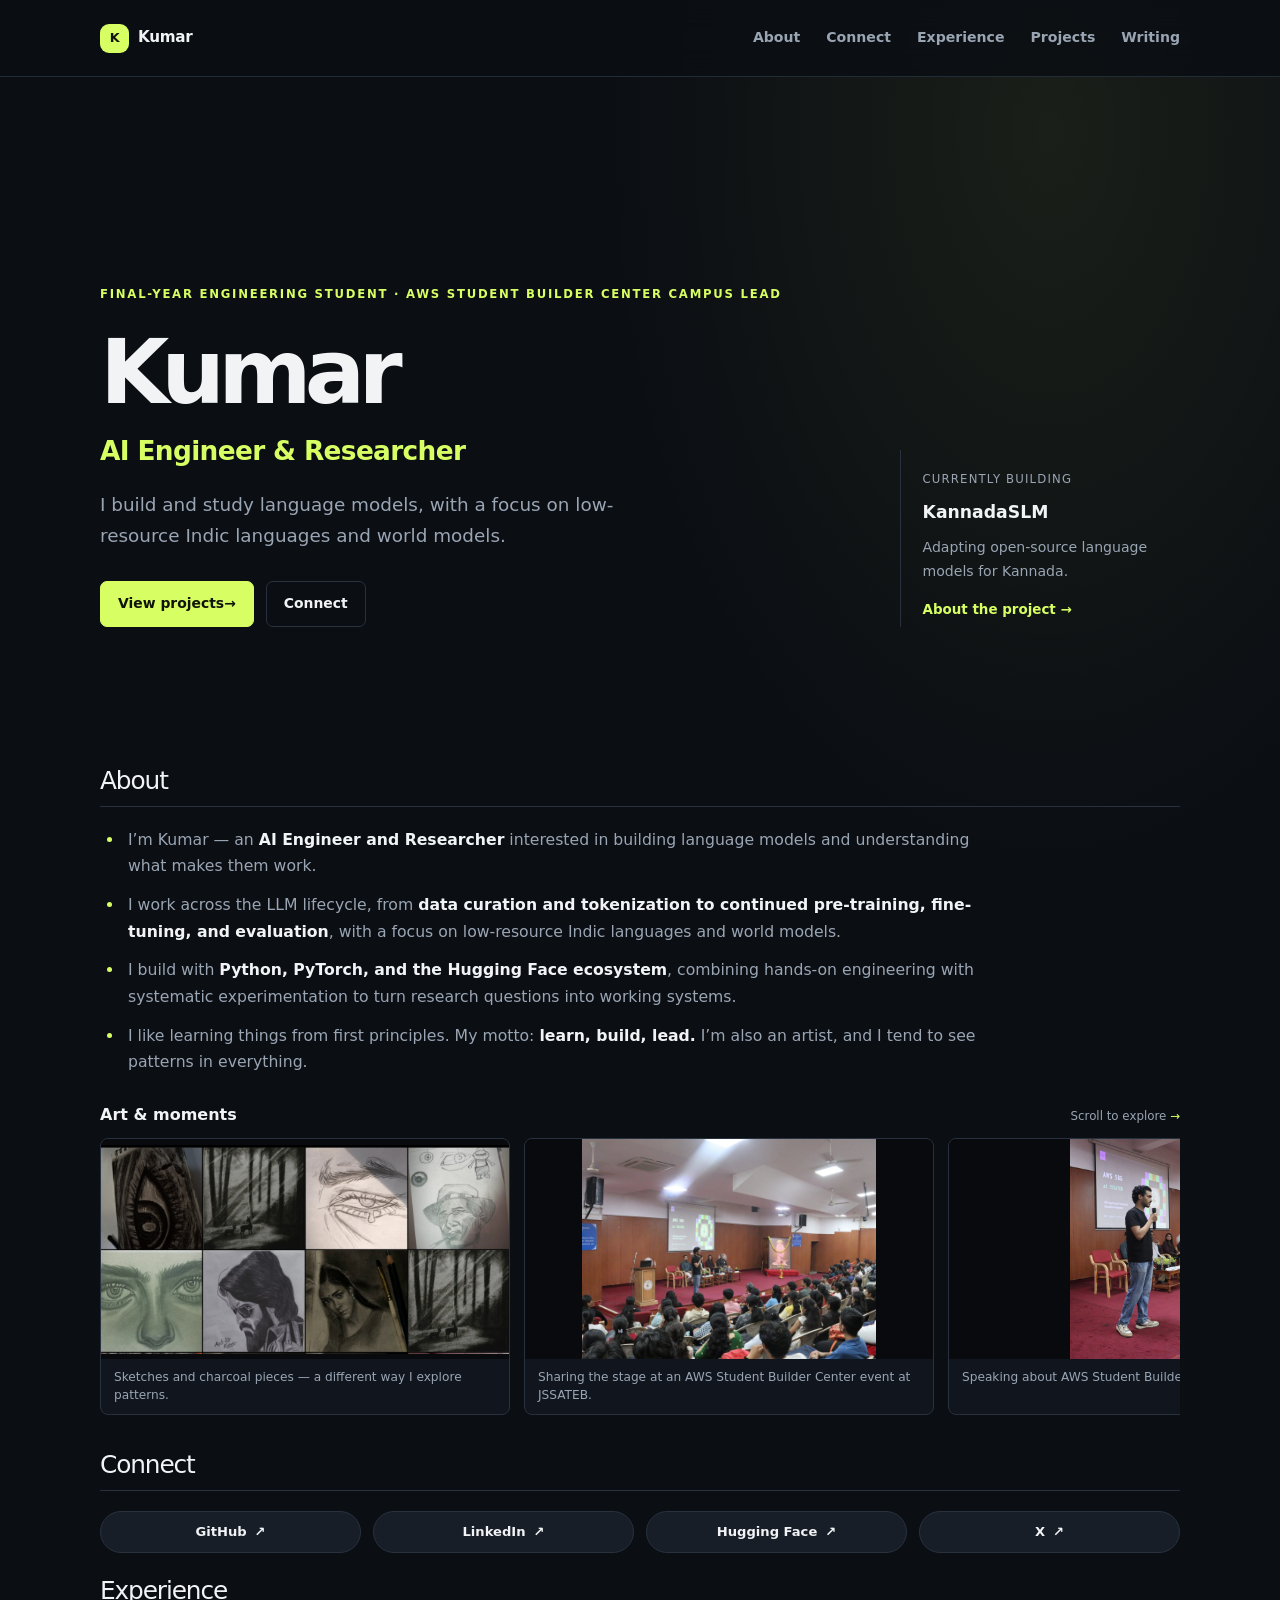
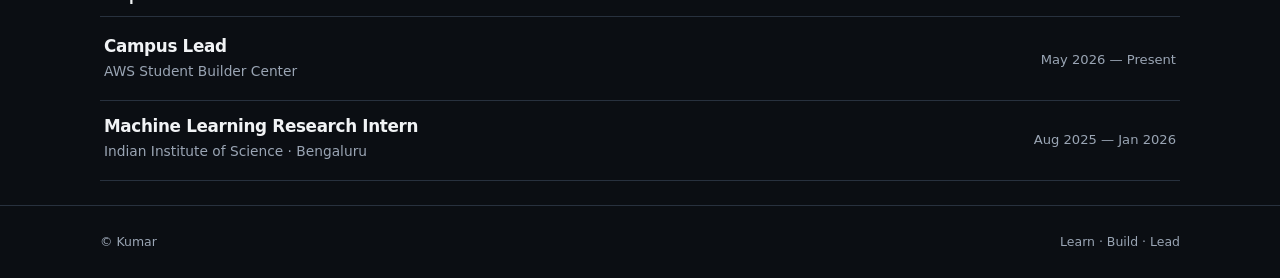
==== index.html @ e7dedc87 "Add swipeable art and event gallery" ====
<!DOCTYPE html>
<html lang="en">
  <head>
    <meta charset="UTF-8" />
    <meta name="viewport" content="width=device-width, initial-scale=1.0" />
    <meta
      name="description"
      content="Kumar is an AI Engineer and Researcher building language models and exploring low-resource Indic languages."
    />
    <meta name="theme-color" content="#0b0e13" />
    <title>Kumar — AI Engineer &amp; Researcher</title>
    <link rel="stylesheet" href="styles.css" />
    <script src="site.js" defer></script>
  </head>
  <body>
    <header class="site-header">
      <div class="container nav">
        <a class="brand" href="index.html" aria-current="page">
          <span class="brand-mark" aria-hidden="true">K</span>
          <span class="brand-name">Kumar</span>
        </a>
        <nav class="nav-links" aria-label="Main navigation">
          <a href="#about">About</a>
          <a href="#connect">Connect</a>
          <a href="#experience">Experience</a>
          <a href="projects.html">Projects</a>
          <a href="writing.html">Writing</a>
        </nav>
      </div>
    </header>

    <main>
      <section class="hero home-hero">
        <div class="container hero-inner">
          <div>
            <p class="eyebrow">Final-year engineering student · AWS Student Builder Center Campus Lead</p>
            <h1>Kumar<span class="hero-title-role">AI Engineer &amp; Researcher</span></h1>
            <p class="intro">
              I build and study language models, with a focus on low-resource Indic languages and world models.
            </p>
            <div class="hero-actions">
              <a class="button primary" href="projects.html">View projects <span aria-hidden="true">→</span></a>
              <a class="button secondary" href="#connect">Connect</a>
            </div>
          </div>
          <aside class="hero-note" aria-label="Current focus">
            <span class="note-label">Currently building</span>
            <strong>KannadaSLM</strong>
            <p>Adapting open-source language models for Kannada.</p>
            <a class="text-link" href="projects.html#kannadaslm">About the project <span aria-hidden="true">→</span></a>
          </aside>
        </div>
      </section>

      <section class="profile-section" id="about">
        <div class="container">
          <h2 class="profile-section-title">About</h2>
          <ul class="about-points">
            <li>I’m Kumar — an <strong>AI Engineer and Researcher</strong> interested in building language models and understanding what makes them work.</li>
            <li>I work across the LLM lifecycle, from <strong>data curation and tokenization to continued pre-training, fine-tuning, and evaluation</strong>, with a focus on low-resource Indic languages and world models.</li>
            <li>I build with <strong>Python, PyTorch, and the Hugging Face ecosystem</strong>, combining hands-on engineering with systematic experimentation to turn research questions into working systems.</li>
            <li>I like learning things from first principles. My motto: <strong>learn, build, lead.</strong> I’m also an artist, and I tend to see patterns in everything.</li>
          </ul>
          <div class="about-gallery-heading">
            <h3>Art &amp; moments</h3>
            <p>Scroll to explore <span aria-hidden="true">→</span></p>
          </div>
          <div class="about-gallery" aria-label="Art and event photos">
            <figure class="gallery-card gallery-art">
              <img src="assets/kumar-artwork-gallery.jpeg" alt="A collection of Kumar’s charcoal and pencil sketches." width="1078" height="550" loading="lazy" decoding="async" />
              <figcaption>Sketches and charcoal pieces — a different way I explore patterns.</figcaption>
            </figure>
            <figure class="gallery-card gallery-event-wide">
              <img src="assets/aws-campus-event-wide.png" alt="Kumar speaking to students at an AWS Student Builder Center campus event." width="1332" height="1000" loading="lazy" decoding="async" />
              <figcaption>Sharing the stage at an AWS Student Builder Center event at JSSATEB.</figcaption>
            </figure>
            <figure class="gallery-card gallery-event-stage">
              <img src="assets/aws-campus-event-stage.png" alt="Kumar presenting on stage during an AWS Student Builder Center event." width="1000" height="1332" loading="lazy" decoding="async" />
              <figcaption>Speaking about AWS Student Builder Group at JSSATEB.</figcaption>
            </figure>
          </div>
        </div>
      </section>

      <section class="profile-section" id="connect">
        <div class="container">
          <h2 class="profile-section-title">Connect</h2>
          <nav class="connect-buttons" aria-label="Connect with Kumar">
            <a href="https://github.com/Imkumar80" target="_blank" rel="noopener noreferrer">GitHub <span aria-hidden="true">↗</span></a>
            <a href="https://www.linkedin.com/in/kumar-r-shet-4712552a1/" target="_blank" rel="noopener noreferrer">LinkedIn <span aria-hidden="true">↗</span></a>
            <a href="https://huggingface.co/kumar2235" target="_blank" rel="noopener noreferrer">Hugging Face <span aria-hidden="true">↗</span></a>
            <a href="https://x.com/KumarShet192579" target="_blank" rel="noopener noreferrer">X <span aria-hidden="true">↗</span></a>
          </nav>
        </div>
      </section>

      <section class="profile-section" id="experience">
        <div class="container">
          <h2 class="profile-section-title">Experience</h2>
          <div class="experience-timeline">
            <article class="experience-row">
              <div class="experience-details">
                <h3>Campus Lead</h3>
                <p class="experience-org">AWS Student Builder Center</p>
              </div>
              <p class="experience-date">May 2026 — Present</p>
            </article>
            <article class="experience-row">
              <div class="experience-details">
                <h3>Machine Learning Research Intern</h3>
                <p class="experience-org">Indian Institute of Science · Bengaluru</p>
              </div>
              <p class="experience-date">Aug 2025 — Jan 2026</p>
            </article>
          </div>
        </div>
      </section>

    </main>

    <footer class="site-footer">
      <div class="container">
        <p>© <span class="current-year"></span> Kumar</p>
        <p>Learn · Build · Lead</p>
      </div>
    </footer>
  </body>
</html>
---- styles.css ----
:root {
  color-scheme: dark;
  --bg: #0b0e13;
  --surface: #11161e;
  --surface-raised: #171e28;
  --text: #f1f3f5;
  --muted: #9aa5b4;
  --accent: #d7ff64;
  --accent-ink: #101407;
  --border: #28313e;
  --content-width: 1080px;
}

* {
  box-sizing: border-box;
}

html {
  scroll-behavior: smooth;
}

body {
  margin: 0;
  background:
    radial-gradient(ellipse at 82% 7%, rgba(215, 255, 100, 0.07), transparent 28rem),
    var(--bg);
  color: var(--text);
  font-family: Inter, ui-sans-serif, system-ui, -apple-system, BlinkMacSystemFont, "Segoe UI", sans-serif;
  line-height: 1.7;
}

a {
  color: inherit;
}

button,
input {
  font: inherit;
}

.container {
  width: min(var(--content-width), calc(100% - 40px));
  margin: 0 auto;
}

.site-header {
  position: sticky;
  top: 0;
  z-index: 5;
  border-bottom: 1px solid rgba(40, 49, 62, 0.85);
  background: rgba(11, 14, 19, 0.86);
  backdrop-filter: blur(16px);
}

.nav {
  display: flex;
  min-height: 76px;
  align-items: center;
  justify-content: space-between;
  gap: 24px;
}

.brand {
  display: flex;
  align-items: center;
  gap: 9px;
  color: var(--text);
  font-size: 0.95rem;
  font-weight: 750;
  letter-spacing: -0.02em;
  text-decoration: none;
  white-space: nowrap;
}

.brand-mark {
  display: inline-grid;
  width: 29px;
  height: 29px;
  place-items: center;
  border-radius: 9px;
  background: var(--accent);
  color: var(--accent-ink);
  font-size: 0.8rem;
}

.brand-name {
  white-space: nowrap;
}

.nav-links {
  display: flex;
  align-items: center;
  gap: 26px;
  flex-shrink: 0;
}

.nav-links a {
  color: var(--muted);
  font-size: 0.88rem;
  font-weight: 600;
  text-decoration: none;
}

.nav-links a:hover,
.nav-links a[aria-current="page"],
.text-link:hover {
  color: var(--accent);
}

.hero {
  padding: clamp(74px, 12vw, 144px) 0 76px;
}

.home-hero {
  display: flex;
  min-height: min(690px, calc(100vh - 76px));
  align-items: center;
}

.hero-inner {
  display: grid;
  grid-template-columns: minmax(0, 1.45fr) minmax(260px, 0.55fr);
  align-items: end;
  gap: 60px;
}

.eyebrow,
.section-kicker {
  margin: 0 0 16px;
  color: var(--accent);
  font-size: 0.73rem;
  font-weight: 750;
  letter-spacing: 0.15em;
  text-transform: uppercase;
}

h1,
h2,
h3,
p {
  margin-top: 0;
}

h1,
h2,
h3 {
  line-height: 1.16;
}

.hero h1 {
  max-width: 760px;
  margin-bottom: 22px;
  font-size: clamp(2.8rem, 7vw, 6.15rem);
  font-weight: 680;
  letter-spacing: -0.075em;
}

.hero h1 span {
  color: var(--accent);
}

.hero h1 .hero-title-role {
  display: block;
  margin-top: 11px;
  font-size: clamp(1.2rem, 2.4vw, 1.65rem);
  font-weight: 600;
  letter-spacing: -0.025em;
}

.intro {
  max-width: 570px;
  margin-bottom: 30px;
  color: var(--muted);
  font-size: clamp(1rem, 2vw, 1.15rem);
}

.hero-actions {
  display: flex;
  flex-wrap: wrap;
  gap: 12px;
}

.button {
  display: inline-flex;
  min-height: 45px;
  align-items: center;
  justify-content: center;
  padding: 10px 17px;
  border: 1px solid var(--border);
  border-radius: 7px;
  font-size: 0.87rem;
  font-weight: 700;
  text-decoration: none;
  transition: background 160ms ease, color 160ms ease, border-color 160ms ease;
}

.button.primary {
  border-color: var(--accent);
  background: var(--accent);
  color: var(--accent-ink);
}

.button.primary:hover {
  border-color: #e5ff9a;
  background: #e5ff9a;
}

.button.secondary:hover {
  border-color: var(--muted);
  color: var(--text);
}

.hero-note {
  padding: 20px 0 5px 22px;
  border-left: 1px solid var(--border);
}

.hero-note .note-label {
  display: block;
  margin-bottom: 9px;
  color: var(--muted);
  font-size: 0.73rem;
  letter-spacing: 0.1em;
  text-transform: uppercase;
}

.hero-note strong {
  display: block;
  margin-bottom: 8px;
  font-size: 1.08rem;
}

.hero-note a {
  color: var(--accent);
  text-decoration: none;
}

.hero-note .text-link {
  display: inline-block;
  margin-top: 15px;
}

.hero-note p {
  margin: 0;
  color: var(--muted);
  font-size: 0.88rem;
}

.page-hero {
  display: flex;
  min-height: 320px;
  align-items: center;
  padding: 64px 0 52px;
}

.page-hero h1 {
  max-width: 850px;
  margin: 0 0 18px;
  font-size: clamp(2.8rem, 7vw, 5.4rem);
  font-weight: 680;
  letter-spacing: -0.075em;
}

.page-hero h1 span {
  color: var(--accent);
}

.page-hero .intro {
  margin-bottom: 0;
}

.profile-section {
  padding: 0 0 24px;
}

.profile-section + .profile-section {
  padding-top: 0;
}

.profile-section-title {
  margin: 0 0 20px;
  padding: 0 0 10px;
  border-bottom: 1px solid var(--border);
  font-size: 1.55rem;
  font-weight: 500;
  letter-spacing: -0.045em;
}

.about-points {
  max-width: 900px;
  margin: 0;
  padding: 0 0 0 24px;
  color: var(--muted);
  font-size: 0.98rem;
}

.about-points li {
  padding-left: 4px;
  margin-bottom: 12px;
}

.about-points li:last-child {
  margin-bottom: 0;
}

.about-points li::marker {
  color: var(--accent);
}

.about-points strong {
  color: var(--text);
  font-weight: 650;
}

.about-gallery-heading {
  display: flex;
  align-items: baseline;
  justify-content: space-between;
  gap: 16px;
  margin-top: 30px;
  margin-bottom: 12px;
}

.about-gallery-heading h3 {
  margin: 0;
  font-size: 1rem;
  font-weight: 650;
}

.about-gallery-heading p {
  margin: 0;
  color: var(--muted);
  font-size: 0.74rem;
}

.about-gallery-heading span {
  color: var(--accent);
}

.about-gallery {
  display: flex;
  gap: 14px;
  overflow-x: auto;
  padding: 0 2px 12px;
  scroll-snap-type: x mandatory;
  overscroll-behavior-x: contain;
  scrollbar-color: var(--border) transparent;
  scrollbar-width: thin;
}

.about-gallery:focus-visible {
  outline-offset: 5px;
}

.gallery-card {
  flex: 0 0 clamp(300px, 38vw, 410px);
  overflow: hidden;
  margin: 0;
  border: 1px solid var(--border);
  border-radius: 8px;
  background: var(--surface);
  scroll-snap-align: start;
}

.gallery-card img {
  display: block;
  width: 100%;
  height: 220px;
  background: #080a0d;
  object-fit: contain;
}

.gallery-card figcaption {
  min-height: 48px;
  padding: 10px 13px;
  color: var(--muted);
  font-size: 0.76rem;
  line-height: 1.45;
}

.connect-buttons {
  display: grid;
  grid-template-columns: repeat(4, minmax(0, 1fr));
  gap: 12px;
}

.connect-buttons a {
  display: flex;
  min-height: 42px;
  align-items: center;
  justify-content: center;
  gap: 8px;
  padding: 8px 14px;
  border: 1px solid var(--border);
  border-radius: 999px;
  background: var(--surface-raised);
  color: var(--text);
  font-size: 0.82rem;
  font-weight: 650;
  text-decoration: none;
  transition: border-color 160ms ease, color 160ms ease, transform 160ms ease;
}

.connect-buttons a:hover {
  transform: translateY(-2px);
  border-color: var(--accent);
  color: var(--accent);
}

.experience-row {
  display: flex;
  align-items: center;
  justify-content: space-between;
  gap: 24px;
  padding: 16px 4px;
  border-bottom: 1px solid var(--border);
}

.experience-row:first-child {
  padding-top: 0;
}

.experience-details h3 {
  margin: 0 0 4px;
  font-size: 1.05rem;
  letter-spacing: -0.02em;
}

.experience-org {
  margin: 0;
  color: var(--muted);
  font-size: 0.86rem;
}

.experience-date {
  flex-shrink: 0;
  margin: 0;
  color: var(--muted);
  font-size: 0.82rem;
  text-align: right;
}

.experience-row + .experience-row {
  padding-top: 16px;
}

.projects {
  padding: 68px 0 88px;
  border-top: 1px solid var(--border);
}

.project-grid {
  display: grid;
  grid-template-columns: repeat(3, minmax(0, 1fr));
  gap: 14px;
}

.project-card {
  display: flex;
  min-height: 290px;
  flex-direction: column;
  padding: clamp(20px, 3vw, 28px);
  border: 1px solid var(--border);
  border-radius: 10px;
  background: linear-gradient(145deg, rgba(23, 30, 40, 0.92), rgba(17, 22, 30, 0.92));
}

.project-card-featured {
  border-color: #536044;
  background:
    radial-gradient(ellipse at 95% 0%, rgba(215, 255, 100, 0.08), transparent 60%),
    linear-gradient(145deg, rgba(23, 30, 40, 0.96), rgba(17, 22, 30, 0.96));
}

.project-topline {
  display: flex;
  align-items: center;
  justify-content: space-between;
  gap: 12px;
  margin-bottom: 26px;
  color: var(--muted);
  font-size: 0.72rem;
}

.project-type {
  color: var(--accent);
  font-weight: 700;
  letter-spacing: 0.06em;
  text-transform: uppercase;
}

.project-number {
  color: #697484;
  font-variant-numeric: tabular-nums;
}

.project-status {
  padding: 4px 9px;
  border: 1px solid rgba(215, 255, 100, 0.35);
  border-radius: 999px;
  color: var(--accent);
  white-space: nowrap;
}

.project-card h2,
.project-card h3 {
  margin-top: 0;
  margin-bottom: 12px;
  font-size: 1.45rem;
  letter-spacing: -0.045em;
}

.projects-page {
  padding-top: 44px;
}

.project-card p {
  margin-bottom: 16px;
  color: var(--muted);
  font-size: 0.88rem;
}

.project-stats {
  display: grid;
  grid-template-columns: repeat(3, minmax(0, 1fr));
  gap: 10px;
  margin: 7px 0 13px;
}

.project-stats-2x2 {
  grid-template-columns: repeat(2, minmax(0, 1fr));
}

.project-stat {
  display: flex;
  min-width: 0;
  flex-direction: column;
  padding-top: 9px;
  border-top: 1px solid var(--border);
}

.project-stat dt {
  order: 1;
  margin-bottom: 3px;
  color: var(--muted);
  font-size: 0.64rem;
  line-height: 1.35;
}

.project-stat dd {
  order: 0;
  margin: 0;
  margin-bottom: 3px;
  color: var(--accent);
  font-size: clamp(0.92rem, 1.8vw, 1.28rem);
  font-weight: 750;
  letter-spacing: -0.04em;
  line-height: 1.25;
}

.project-caveat {
  margin: 0 0 12px !important;
  font-size: 0.72rem !important;
  line-height: 1.5;
}

.project-card .text-link {
  margin-top: auto;
  padding-top: 12px;
}

.project-note {
  margin-top: auto;
  padding-top: 12px;
  color: var(--accent);
  font-size: 0.78rem;
  font-weight: 650;
}

.project-disclaimer {
  margin: 18px 0 0;
  color: var(--muted);
  font-size: 0.72rem;
}

.posts {
  padding: 68px 0 92px;
  border-top: 1px solid var(--border);
  background: rgba(17, 22, 30, 0.56);
}

.section-header {
  display: flex;
  align-items: end;
  justify-content: space-between;
  gap: 24px;
  margin-bottom: 27px;
}

.section-header h2,
.about-inner h2 {
  margin: 0;
  font-size: clamp(2rem, 4vw, 3rem);
  letter-spacing: -0.06em;
}

.post-count {
  color: var(--muted);
  font-size: 0.83rem;
}

.post-tools {
  display: grid;
  grid-template-columns: minmax(220px, 0.55fr) 1fr;
  gap: 22px;
  align-items: start;
  margin-bottom: 24px;
}

.search-input {
  width: 100%;
  min-height: 45px;
  padding: 10px 13px;
  border: 1px solid var(--border);
  border-radius: 7px;
  outline: none;
  background: var(--surface);
  color: var(--text);
}

.search-input::placeholder {
  color: #778292;
}

.search-input:focus {
  border-color: var(--accent);
}

.filter-list,
.tag-list {
  display: flex;
  flex-wrap: wrap;
  gap: 8px;
}

.filter-button,
.tag {
  display: inline-flex;
  min-height: 34px;
  align-items: center;
  padding: 5px 11px;
  border: 1px solid var(--border);
  border-radius: 999px;
  background: transparent;
  color: var(--muted);
  font-size: 0.75rem;
  font-weight: 650;
}

.filter-button {
  cursor: pointer;
}

.filter-button:hover,
.filter-button[aria-pressed="true"] {
  border-color: var(--accent);
  background: rgba(215, 255, 100, 0.1);
  color: var(--accent);
}

.tag {
  min-height: 27px;
  padding: 3px 9px;
  border-color: #313b49;
  font-size: 0.68rem;
}

.post-grid {
  display: grid;
  grid-template-columns: repeat(2, minmax(0, 1fr));
  gap: 14px;
}

.post-card {
  display: flex;
  min-height: 250px;
  flex-direction: column;
  padding: clamp(20px, 3vw, 29px);
  border: 1px solid var(--border);
  border-radius: 10px;
  background: linear-gradient(145deg, rgba(23, 30, 40, 0.92), rgba(17, 22, 30, 0.92));
  transition: border-color 180ms ease, transform 180ms ease;
}

.post-card:hover {
  transform: translateY(-3px);
  border-color: #536044;
}

.post-topline {
  display: flex;
  justify-content: space-between;
  gap: 16px;
  margin-bottom: 21px;
  color: var(--muted);
  font-size: 0.74rem;
}

.post-category {
  color: var(--accent);
  font-weight: 700;
}

.post-card h3 {
  margin-bottom: 11px;
  font-size: 1.5rem;
  letter-spacing: -0.045em;
}

.post-card p {
  margin-bottom: 20px;
  color: var(--muted);
  font-size: 0.9rem;
}

.post-card .tag-list {
  margin-top: auto;
  margin-bottom: 20px;
}

.text-link {
  width: fit-content;
  color: var(--text);
  font-size: 0.84rem;
  font-weight: 700;
  text-decoration: none;
}

.empty-state {
  grid-column: 1 / -1;
  padding: 36px;
  border: 1px dashed var(--border);
  border-radius: 10px;
  color: var(--muted);
  text-align: center;
}

.about {
  padding: 78px 0 90px;
}

.about-inner {
  display: grid;
  grid-template-columns: 0.85fr 1.15fr;
  gap: 55px;
  align-items: start;
}

.about-content {
  display: grid;
  grid-template-columns: minmax(120px, 180px) minmax(0, 1fr);
  align-items: start;
  gap: 25px;
}

.profile-photo {
  display: block;
  width: 100%;
  height: auto;
  max-height: 320px;
  border: 1px solid var(--border);
  border-radius: 10px;
  background: var(--surface-raised);
  object-fit: contain;
}

.about-inner > p,
.about-copy {
  max-width: 550px;
  color: var(--muted);
}

.about-copy p {
  margin: 0 0 1rem;
}

.about-copy p:last-child {
  margin-bottom: 0;
}

.site-footer {
  border-top: 1px solid var(--border);
}

.site-footer .container {
  display: flex;
  min-height: 72px;
  align-items: center;
  justify-content: space-between;
  gap: 20px;
  color: var(--muted);
  font-size: 0.78rem;
}

.site-footer p {
  margin: 0;
}

.social-links {
  display: flex;
  flex-wrap: wrap;
  gap: 17px;
}

.social-links a {
  color: var(--muted);
  text-decoration: none;
}

.social-links a:hover {
  color: var(--accent);
}

.article-shell {
  padding: clamp(45px, 8vw, 90px) 0;
}

.article-card {
  max-width: 800px;
  margin: 0 auto;
}

.article-card h1 {
  margin-bottom: 17px;
  font-size: clamp(2.6rem, 7vw, 5rem);
  letter-spacing: -0.07em;
}

.article-meta {
  margin-bottom: 23px;
  color: var(--muted);
  font-size: 0.88rem;
}

.article-tags {
  margin-bottom: 38px;
}

.article-body {
  font-size: 1.04rem;
}

.article-body p,
.article-body ul,
.article-body ol {
  margin-bottom: 1.35rem;
  color: #d0d5dc;
}

.article-body h2 {
  margin: 2.5rem 0 1rem;
  font-size: 1.65rem;
  letter-spacing: -0.04em;
}

.article-body a {
  color: var(--accent);
}

.back-link {
  margin-top: 27px;
}

.status-message {
  grid-column: 1 / -1;
  color: var(--muted);
}

:focus-visible {
  outline: 2px solid var(--accent);
  outline-offset: 3px;
}

@media (max-width: 760px) {
  .hero-inner,
  .about-inner,
  .post-tools {
    grid-template-columns: 1fr;
  }

  .hero-inner {
    gap: 36px;
  }

  .home-hero {
    min-height: 0;
  }

  .page-hero {
    min-height: 270px;
    padding: 56px 0 40px;
  }

  .hero-note {
    max-width: 460px;
  }

  .post-grid {
    grid-template-columns: 1fr;
  }

  .project-grid {
    grid-template-columns: repeat(2, minmax(0, 1fr));
  }

  .section-header {
    align-items: start;
    flex-direction: column;
    gap: 10px;
  }

  .about-inner {
    gap: 20px;
  }

  .experience-row {
    align-items: flex-start;
    flex-direction: column;
    gap: 4px;
  }

  .about-content {
    grid-template-columns: minmax(105px, 145px) minmax(0, 1fr);
    gap: 18px;
  }
}

@media (max-width: 480px) {
  .container {
    width: min(var(--content-width), calc(100% - 28px));
  }

  .nav {
    min-height: 66px;
    flex-wrap: wrap;
    padding: 10px 0;
  }

  .nav-links {
    width: 100%;
    flex: 1 0 100%;
    justify-content: space-between;
    gap: 10px;
  }

  .nav-links a {
    font-size: 0.72rem;
  }

  .connect-buttons {
    grid-template-columns: repeat(2, minmax(0, 1fr));
    gap: 9px;
  }

  .gallery-card {
    flex-basis: min(84vw, 360px);
  }

  .gallery-card img {
    height: 190px;
  }

  .site-footer .container {
    align-items: start;
    flex-direction: column;
    justify-content: center;
  }

  .about-content {
    grid-template-columns: 1fr;
  }

  .project-grid {
    grid-template-columns: 1fr;
  }

  .profile-photo {
    width: min(190px, 65%);
  }
}

@media (prefers-reduced-motion: reduce) {
  *,
  *::before,
  *::after {
    scroll-behavior: auto !important;
    transition-duration: 0.01ms !important;
  }
}
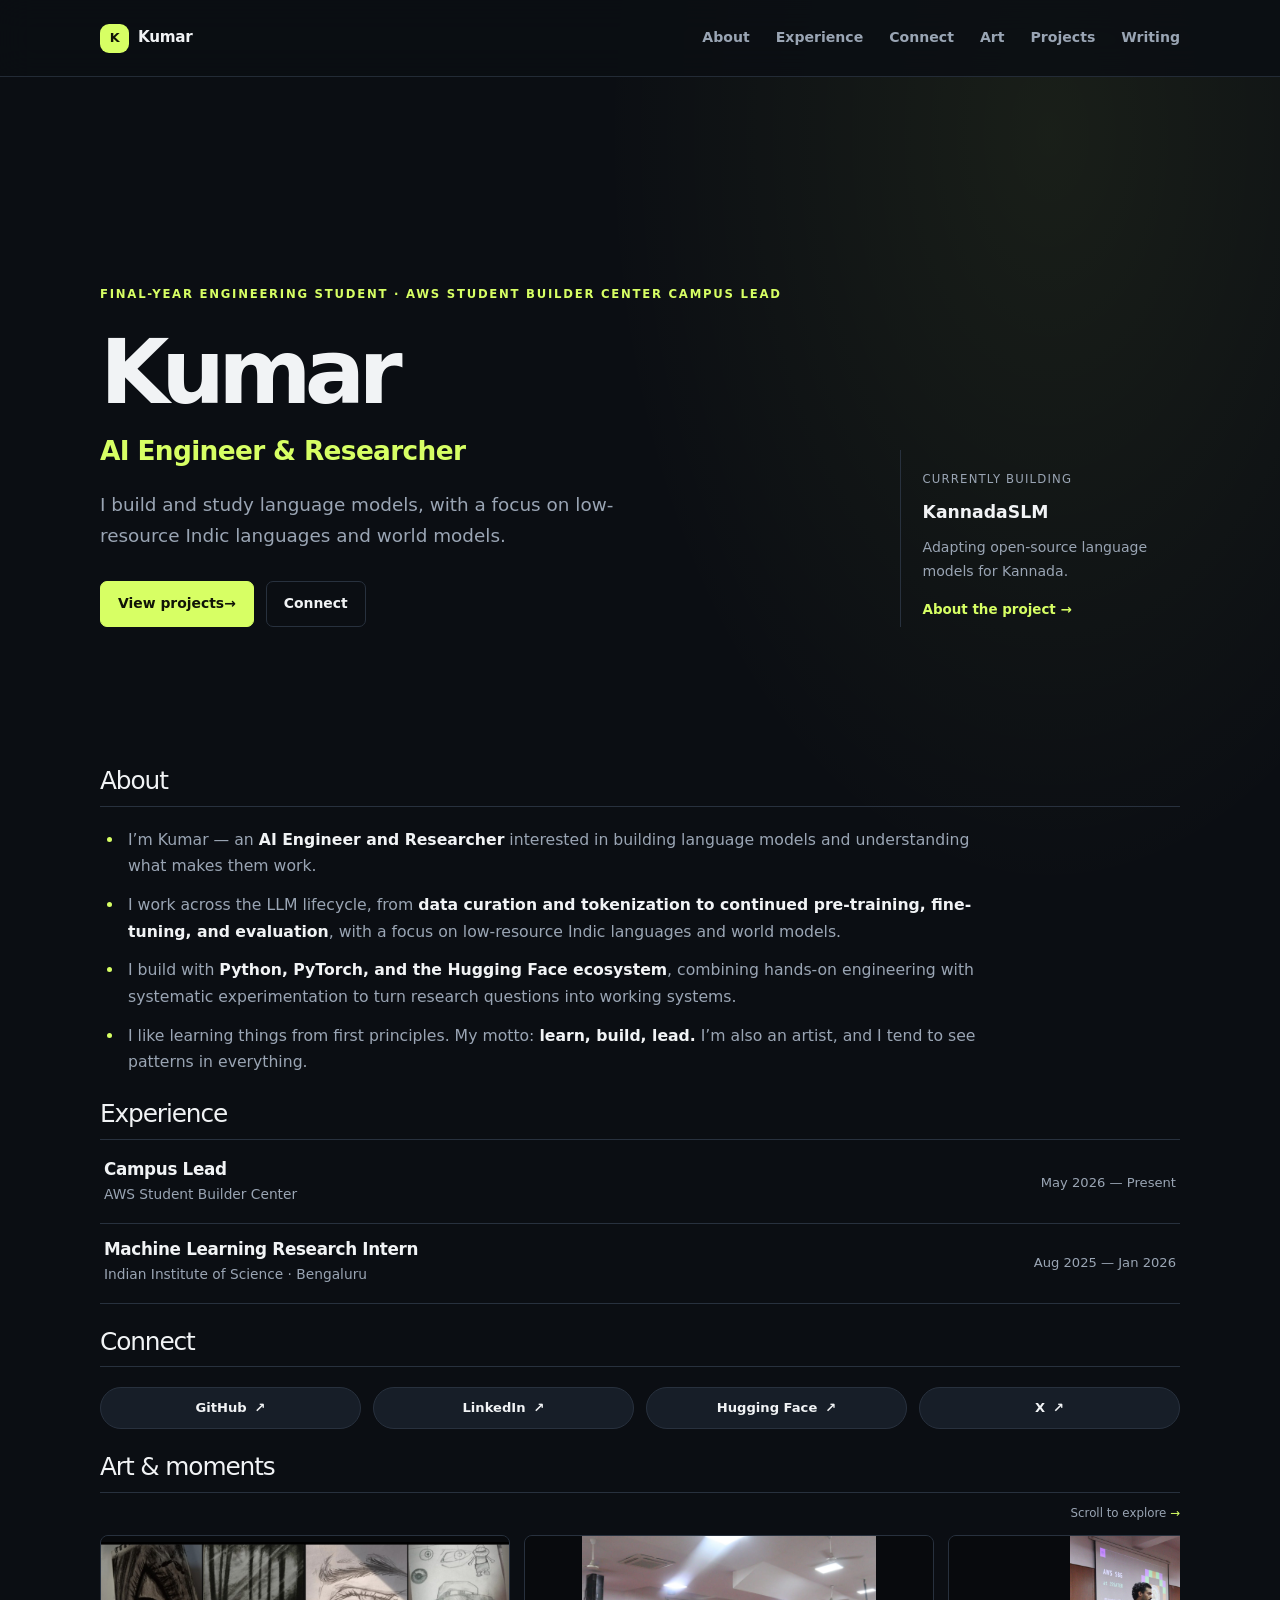
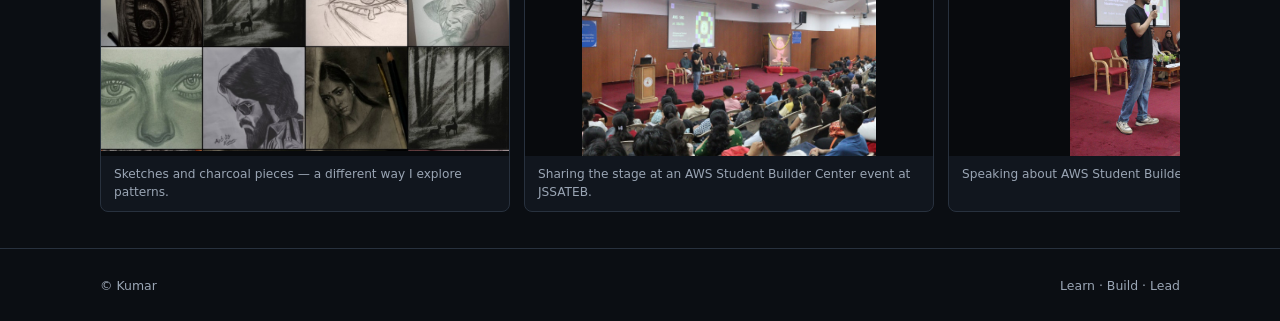
==== commit 4afe4245: "Reorder portfolio sections and gallery" ====
--- a/index.html
+++ b/index.html
@@ -21,8 +21,9 @@
         </a>
         <nav class="nav-links" aria-label="Main navigation">
           <a href="#about">About</a>
+          <a href="#experience">Experience</a>
           <a href="#connect">Connect</a>
-          <a href="#experience">Experience</a>
+          <a href="#art">Art</a>
           <a href="projects.html">Projects</a>
           <a href="writing.html">Writing</a>
         </nav>
@@ -61,36 +62,6 @@
             <li>I build with <strong>Python, PyTorch, and the Hugging Face ecosystem</strong>, combining hands-on engineering with systematic experimentation to turn research questions into working systems.</li>
             <li>I like learning things from first principles. My motto: <strong>learn, build, lead.</strong> I’m also an artist, and I tend to see patterns in everything.</li>
           </ul>
-          <div class="about-gallery-heading">
-            <h3>Art &amp; moments</h3>
-            <p>Scroll to explore <span aria-hidden="true">→</span></p>
-          </div>
-          <div class="about-gallery" aria-label="Art and event photos">
-            <figure class="gallery-card gallery-art">
-              <img src="assets/kumar-artwork-gallery.jpeg" alt="A collection of Kumar’s charcoal and pencil sketches." width="1078" height="550" loading="lazy" decoding="async" />
-              <figcaption>Sketches and charcoal pieces — a different way I explore patterns.</figcaption>
-            </figure>
-            <figure class="gallery-card gallery-event-wide">
-              <img src="assets/aws-campus-event-wide.png" alt="Kumar speaking to students at an AWS Student Builder Center campus event." width="1332" height="1000" loading="lazy" decoding="async" />
-              <figcaption>Sharing the stage at an AWS Student Builder Center event at JSSATEB.</figcaption>
-            </figure>
-            <figure class="gallery-card gallery-event-stage">
-              <img src="assets/aws-campus-event-stage.png" alt="Kumar presenting on stage during an AWS Student Builder Center event." width="1000" height="1332" loading="lazy" decoding="async" />
-              <figcaption>Speaking about AWS Student Builder Group at JSSATEB.</figcaption>
-            </figure>
-          </div>
-        </div>
-      </section>
-
-      <section class="profile-section" id="connect">
-        <div class="container">
-          <h2 class="profile-section-title">Connect</h2>
-          <nav class="connect-buttons" aria-label="Connect with Kumar">
-            <a href="https://github.com/Imkumar80" target="_blank" rel="noopener noreferrer">GitHub <span aria-hidden="true">↗</span></a>
-            <a href="https://www.linkedin.com/in/kumar-r-shet-4712552a1/" target="_blank" rel="noopener noreferrer">LinkedIn <span aria-hidden="true">↗</span></a>
-            <a href="https://huggingface.co/kumar2235" target="_blank" rel="noopener noreferrer">Hugging Face <span aria-hidden="true">↗</span></a>
-            <a href="https://x.com/KumarShet192579" target="_blank" rel="noopener noreferrer">X <span aria-hidden="true">↗</span></a>
-          </nav>
         </div>
       </section>
 
@@ -116,6 +87,41 @@
         </div>
       </section>
 
+      <section class="profile-section" id="connect">
+        <div class="container">
+          <h2 class="profile-section-title">Connect</h2>
+          <nav class="connect-buttons" aria-label="Connect with Kumar">
+            <a href="https://github.com/Imkumar80" target="_blank" rel="noopener noreferrer">GitHub <span aria-hidden="true">↗</span></a>
+            <a href="https://www.linkedin.com/in/kumar-r-shet-4712552a1/" target="_blank" rel="noopener noreferrer">LinkedIn <span aria-hidden="true">↗</span></a>
+            <a href="https://huggingface.co/kumar2235" target="_blank" rel="noopener noreferrer">Hugging Face <span aria-hidden="true">↗</span></a>
+            <a href="https://x.com/KumarShet192579" target="_blank" rel="noopener noreferrer">X <span aria-hidden="true">↗</span></a>
+          </nav>
+        </div>
+      </section>
+
+      <section class="profile-section" id="art">
+        <div class="container">
+          <h2 class="profile-section-title">Art &amp; moments</h2>
+          <div class="about-gallery-heading">
+            <p>Scroll to explore <span aria-hidden="true">→</span></p>
+          </div>
+          <div class="about-gallery" role="region" aria-label="Art and event photos" tabindex="0">
+            <figure class="gallery-card gallery-art">
+              <img src="assets/kumar-artwork-gallery.jpeg" alt="A collection of Kumar’s charcoal and pencil sketches." width="1078" height="550" loading="lazy" decoding="async" />
+              <figcaption>Sketches and charcoal pieces — a different way I explore patterns.</figcaption>
+            </figure>
+            <figure class="gallery-card gallery-event-wide">
+              <img src="assets/aws-campus-event-wide.png" alt="Kumar speaking to students at an AWS Student Builder Center campus event." width="1332" height="1000" loading="lazy" decoding="async" />
+              <figcaption>Sharing the stage at an AWS Student Builder Center event at JSSATEB.</figcaption>
+            </figure>
+            <figure class="gallery-card gallery-event-stage">
+              <img src="assets/aws-campus-event-stage.png" alt="Kumar presenting on stage during an AWS Student Builder Center event." width="1000" height="1332" loading="lazy" decoding="async" />
+              <figcaption>Speaking about AWS Student Builder Group at JSSATEB.</figcaption>
+            </figure>
+          </div>
+        </div>
+      </section>
+
     </main>
 
     <footer class="site-footer">
--- a/styles.css
+++ b/styles.css
@@ -315,16 +315,10 @@
 .about-gallery-heading {
   display: flex;
   align-items: baseline;
-  justify-content: space-between;
+  justify-content: flex-end;
   gap: 16px;
-  margin-top: 30px;
+  margin-top: -10px;
   margin-bottom: 12px;
-}
-
-.about-gallery-heading h3 {
-  margin: 0;
-  font-size: 1rem;
-  font-weight: 650;
 }
 
 .about-gallery-heading p {
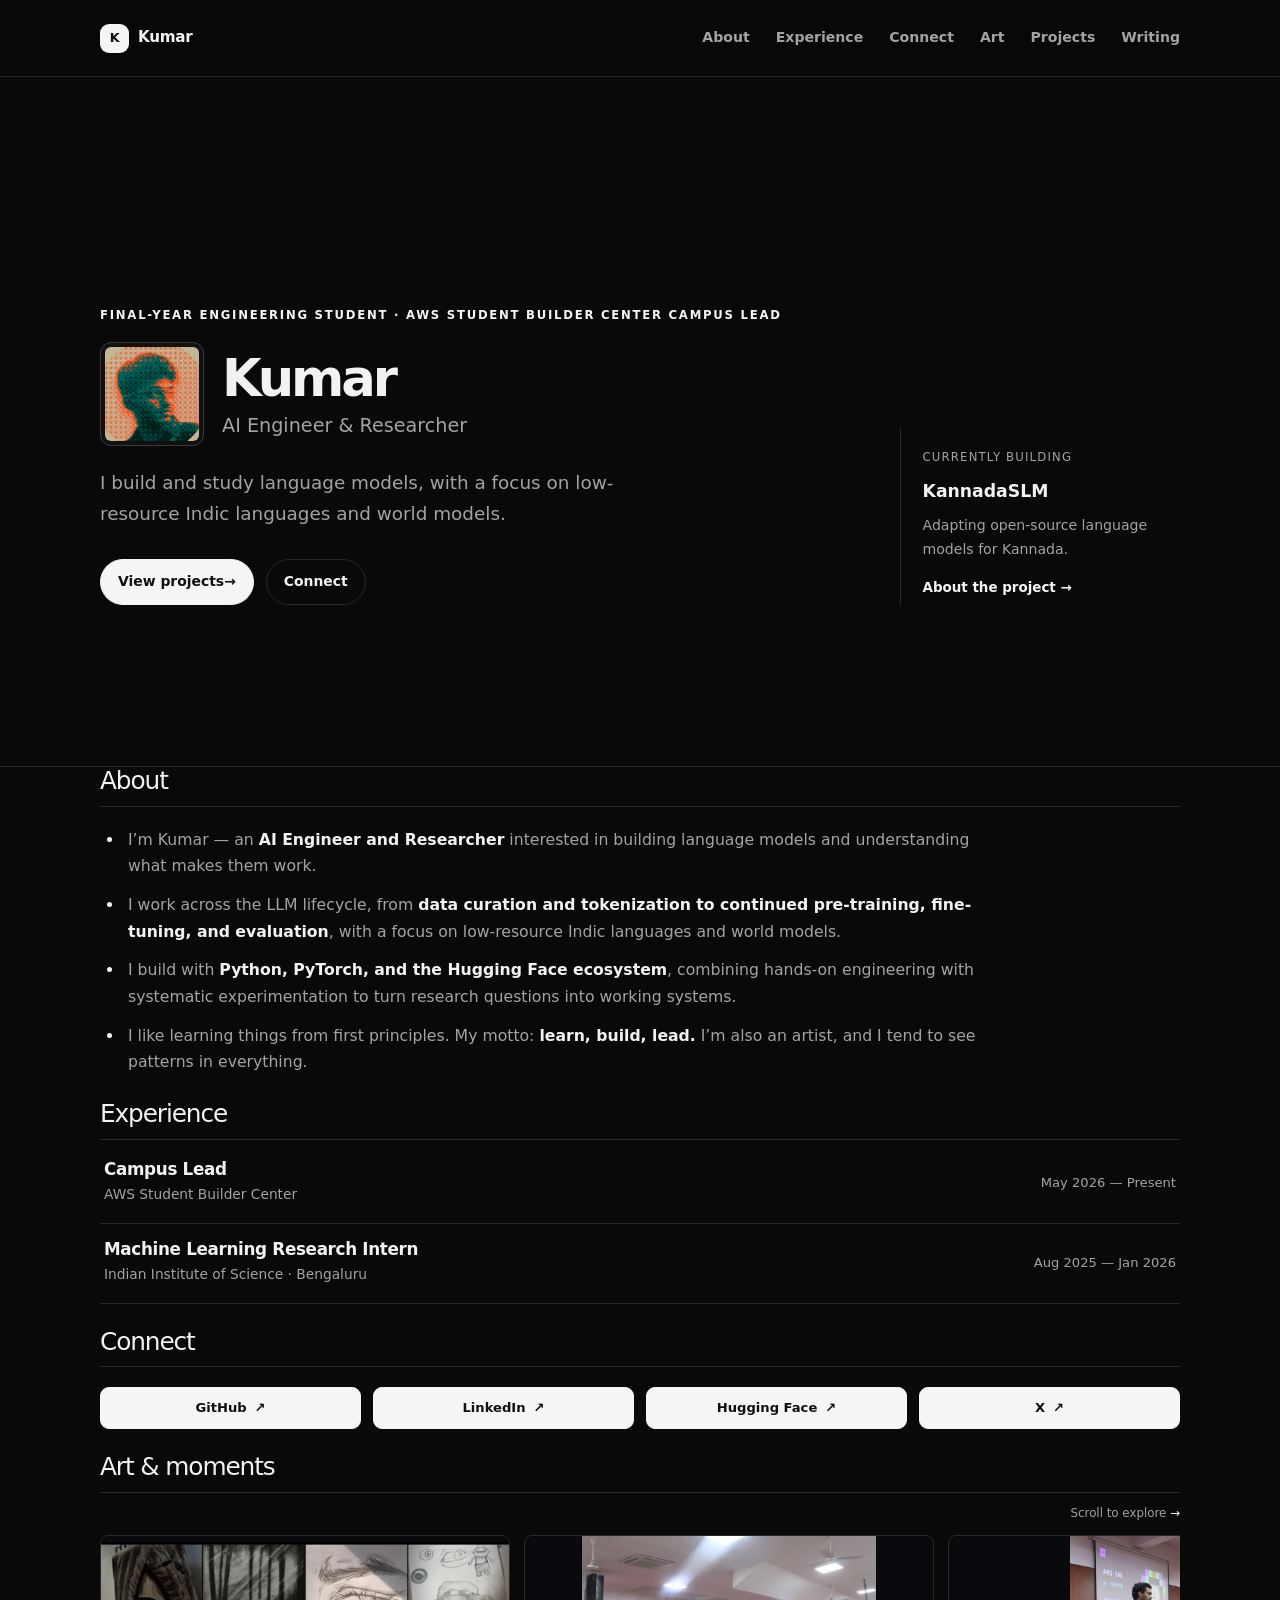
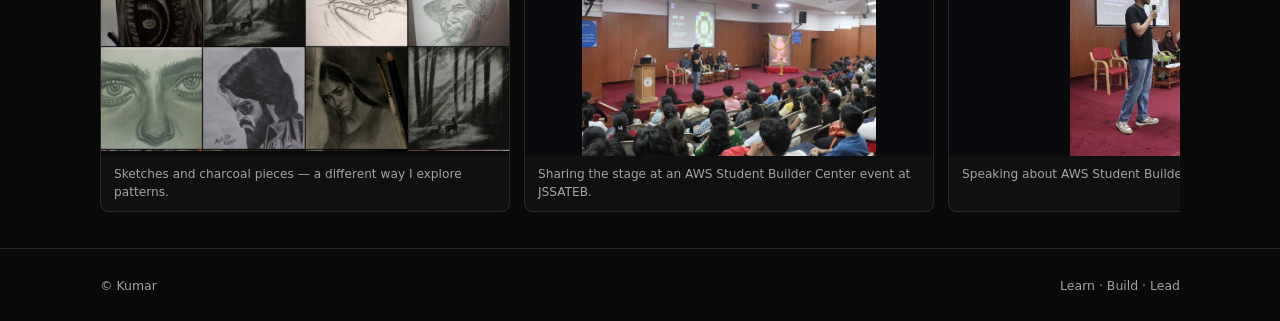
==== commit 2f7acde1: "Add profile avatar and monochrome site styling" ====
--- a/index.html
+++ b/index.html
@@ -35,7 +35,13 @@
         <div class="container hero-inner">
           <div>
             <p class="eyebrow">Final-year engineering student · AWS Student Builder Center Campus Lead</p>
-            <h1>Kumar<span class="hero-title-role">AI Engineer &amp; Researcher</span></h1>
+            <div class="hero-identity">
+              <img class="hero-avatar" src="assets/kumar-avatar.png" alt="Illustrated portrait of Kumar" width="300" height="300" fetchpriority="high" />
+              <div>
+                <h1>Kumar</h1>
+                <p class="hero-role">AI Engineer &amp; Researcher</p>
+              </div>
+            </div>
             <p class="intro">
               I build and study language models, with a focus on low-resource Indic languages and world models.
             </p>
--- a/styles.css
+++ b/styles.css
@@ -1,13 +1,13 @@
 :root {
   color-scheme: dark;
-  --bg: #0b0e13;
-  --surface: #11161e;
-  --surface-raised: #171e28;
-  --text: #f1f3f5;
-  --muted: #9aa5b4;
-  --accent: #d7ff64;
-  --accent-ink: #101407;
-  --border: #28313e;
+  --bg: #090909;
+  --surface: #101010;
+  --surface-raised: #171717;
+  --text: #f2f2f2;
+  --muted: #a3a3a3;
+  --accent: #f5f5f5;
+  --accent-ink: #101010;
+  --border: #292929;
   --content-width: 1080px;
 }
 
@@ -21,9 +21,7 @@
 
 body {
   margin: 0;
-  background:
-    radial-gradient(ellipse at 82% 7%, rgba(215, 255, 100, 0.07), transparent 28rem),
-    var(--bg);
+  background: var(--bg);
   color: var(--text);
   font-family: Inter, ui-sans-serif, system-ui, -apple-system, BlinkMacSystemFont, "Segoe UI", sans-serif;
   line-height: 1.7;
@@ -47,8 +45,8 @@
   position: sticky;
   top: 0;
   z-index: 5;
-  border-bottom: 1px solid rgba(40, 49, 62, 0.85);
-  background: rgba(11, 14, 19, 0.86);
+  border-bottom: 1px solid rgba(255, 255, 255, 0.12);
+  background: rgba(9, 9, 9, 0.94);
   backdrop-filter: blur(16px);
 }
 
@@ -115,6 +113,7 @@
   display: flex;
   min-height: min(690px, calc(100vh - 76px));
   align-items: center;
+  border-bottom: 1px solid var(--border);
 }
 
 .hero-inner {
@@ -159,12 +158,36 @@
   color: var(--accent);
 }
 
-.hero h1 .hero-title-role {
+.hero-identity {
+  display: flex;
+  align-items: center;
+  gap: 18px;
+  margin-bottom: 21px;
+}
+
+.hero-avatar {
   display: block;
-  margin-top: 11px;
-  font-size: clamp(1.2rem, 2.4vw, 1.65rem);
-  font-weight: 600;
-  letter-spacing: -0.025em;
+  width: 104px;
+  height: 104px;
+  flex: 0 0 104px;
+  padding: 4px;
+  border: 1px solid #3a3a3a;
+  border-radius: 11px;
+  background: #111;
+  object-fit: cover;
+}
+
+.hero-identity h1 {
+  margin: 0 0 5px;
+  font-size: clamp(2rem, 4vw, 3.2rem);
+  letter-spacing: -0.06em;
+}
+
+.hero-role {
+  margin: 0;
+  color: var(--muted);
+  font-size: clamp(1rem, 1.8vw, 1.2rem);
+  line-height: 1.35;
 }
 
 .intro {
@@ -187,7 +210,7 @@
   justify-content: center;
   padding: 10px 17px;
   border: 1px solid var(--border);
-  border-radius: 7px;
+  border-radius: 999px;
   font-size: 0.87rem;
   font-weight: 700;
   text-decoration: none;
@@ -201,8 +224,8 @@
 }
 
 .button.primary:hover {
-  border-color: #e5ff9a;
-  background: #e5ff9a;
+  border-color: #d8d8d8;
+  background: #d8d8d8;
 }
 
 .button.secondary:hover {
@@ -385,10 +408,10 @@
   justify-content: center;
   gap: 8px;
   padding: 8px 14px;
-  border: 1px solid var(--border);
-  border-radius: 999px;
-  background: var(--surface-raised);
-  color: var(--text);
+  border: 1px solid var(--accent);
+  border-radius: 9px;
+  background: var(--accent);
+  color: var(--accent-ink);
   font-size: 0.82rem;
   font-weight: 650;
   text-decoration: none;
@@ -396,9 +419,9 @@
 }
 
 .connect-buttons a:hover {
-  transform: translateY(-2px);
-  border-color: var(--accent);
-  color: var(--accent);
+  border-color: #d8d8d8;
+  background: #d8d8d8;
+  color: var(--accent-ink);
 }
 
 .experience-row {
@@ -456,14 +479,14 @@
   padding: clamp(20px, 3vw, 28px);
   border: 1px solid var(--border);
   border-radius: 10px;
-  background: linear-gradient(145deg, rgba(23, 30, 40, 0.92), rgba(17, 22, 30, 0.92));
+  background: linear-gradient(145deg, #171717, #101010);
 }
 
 .project-card-featured {
-  border-color: #536044;
+  border-color: #444;
   background:
-    radial-gradient(ellipse at 95% 0%, rgba(215, 255, 100, 0.08), transparent 60%),
-    linear-gradient(145deg, rgba(23, 30, 40, 0.96), rgba(17, 22, 30, 0.96));
+    radial-gradient(ellipse at 95% 0%, rgba(245, 245, 245, 0.05), transparent 60%),
+    linear-gradient(145deg, #171717, #101010);
 }
 
 .project-topline {
@@ -484,13 +507,13 @@
 }
 
 .project-number {
-  color: #697484;
+  color: #777;
   font-variant-numeric: tabular-nums;
 }
 
 .project-status {
   padding: 4px 9px;
-  border: 1px solid rgba(215, 255, 100, 0.35);
+  border: 1px solid rgba(245, 245, 245, 0.35);
   border-radius: 999px;
   color: var(--accent);
   white-space: nowrap;
@@ -580,7 +603,7 @@
 .posts {
   padding: 68px 0 92px;
   border-top: 1px solid var(--border);
-  background: rgba(17, 22, 30, 0.56);
+  background: rgba(255, 255, 255, 0.025);
 }
 
 .section-header {
@@ -623,7 +646,7 @@
 }
 
 .search-input::placeholder {
-  color: #778292;
+  color: #777;
 }
 
 .search-input:focus {
@@ -658,14 +681,14 @@
 .filter-button:hover,
 .filter-button[aria-pressed="true"] {
   border-color: var(--accent);
-  background: rgba(215, 255, 100, 0.1);
+  background: rgba(245, 245, 245, 0.08);
   color: var(--accent);
 }
 
 .tag {
   min-height: 27px;
   padding: 3px 9px;
-  border-color: #313b49;
+  border-color: #333;
   font-size: 0.68rem;
 }
 
@@ -682,13 +705,13 @@
   padding: clamp(20px, 3vw, 29px);
   border: 1px solid var(--border);
   border-radius: 10px;
-  background: linear-gradient(145deg, rgba(23, 30, 40, 0.92), rgba(17, 22, 30, 0.92));
+  background: linear-gradient(145deg, #171717, #101010);
   transition: border-color 180ms ease, transform 180ms ease;
 }
 
 .post-card:hover {
   transform: translateY(-3px);
-  border-color: #536044;
+  border-color: #555;
 }
 
 .post-topline {
@@ -848,7 +871,7 @@
 .article-body ul,
 .article-body ol {
   margin-bottom: 1.35rem;
-  color: #d0d5dc;
+  color: #d0d0d0;
 }
 
 .article-body h2 {
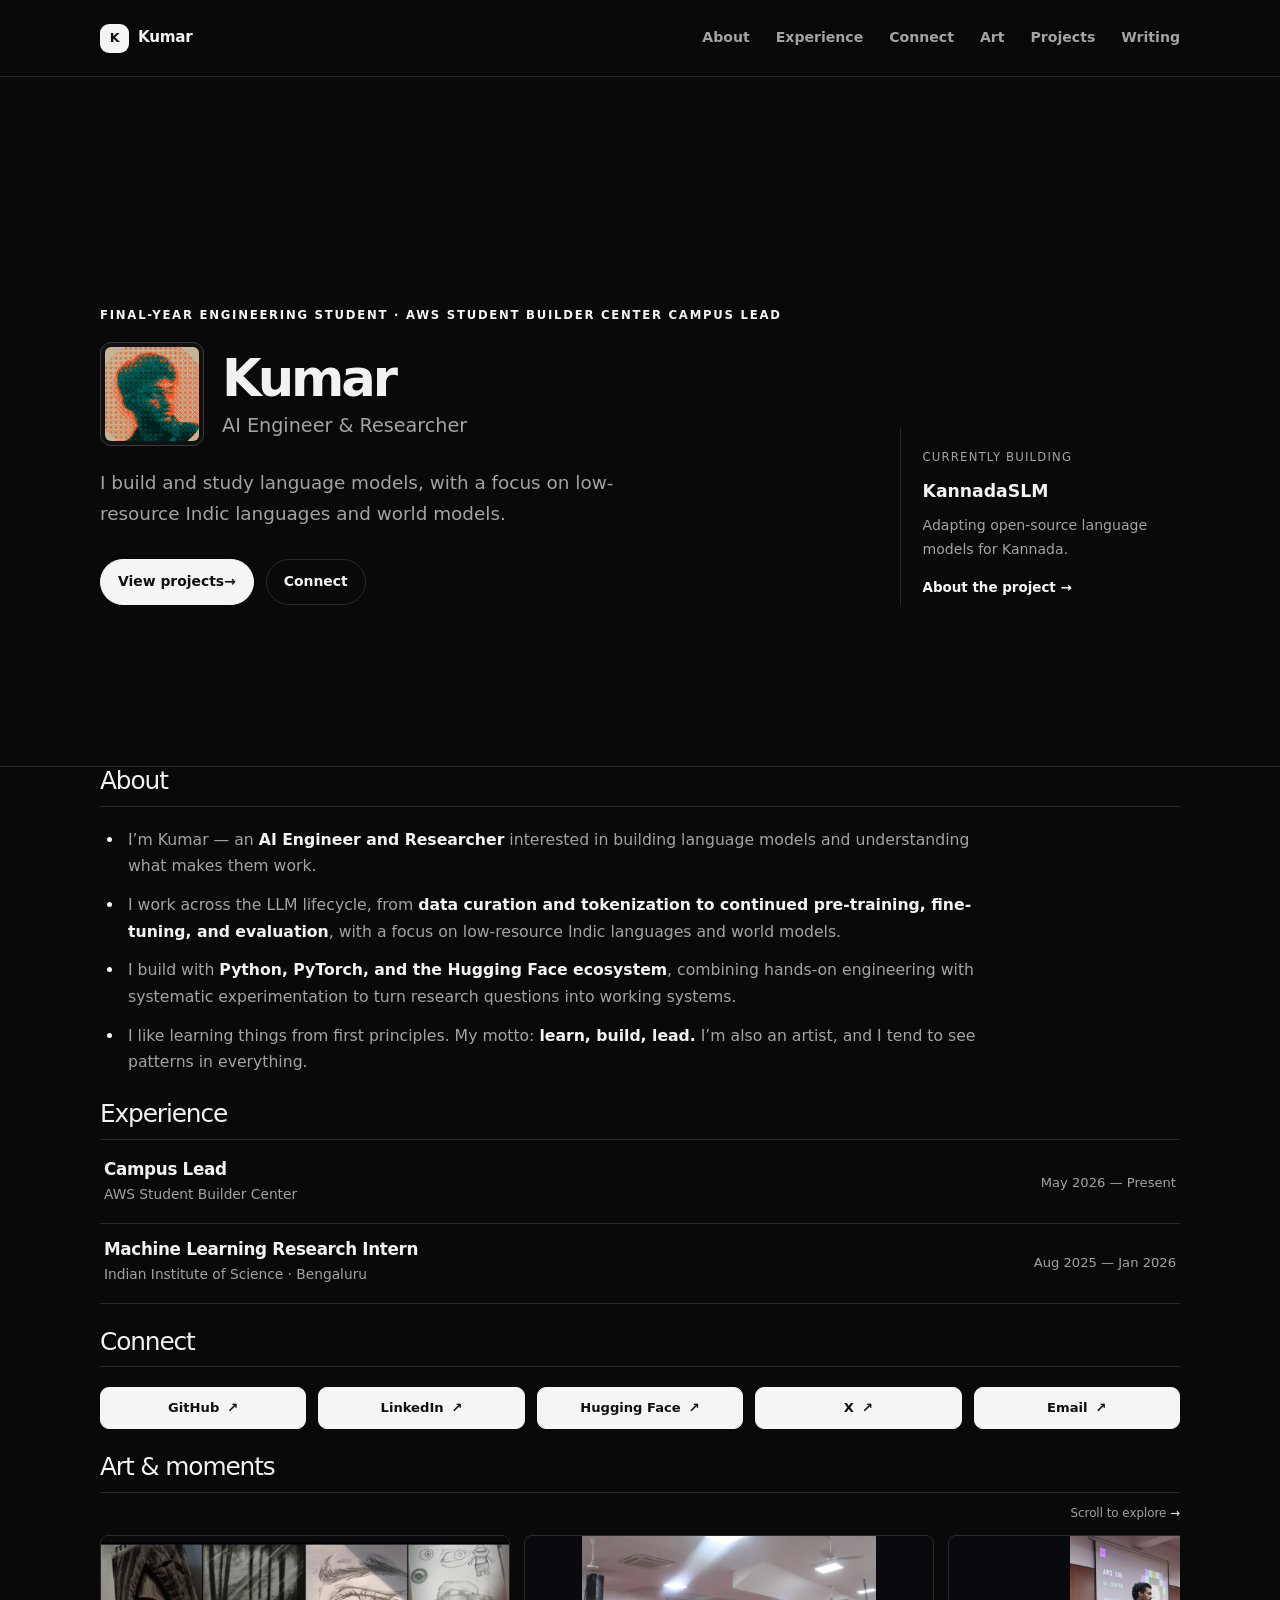
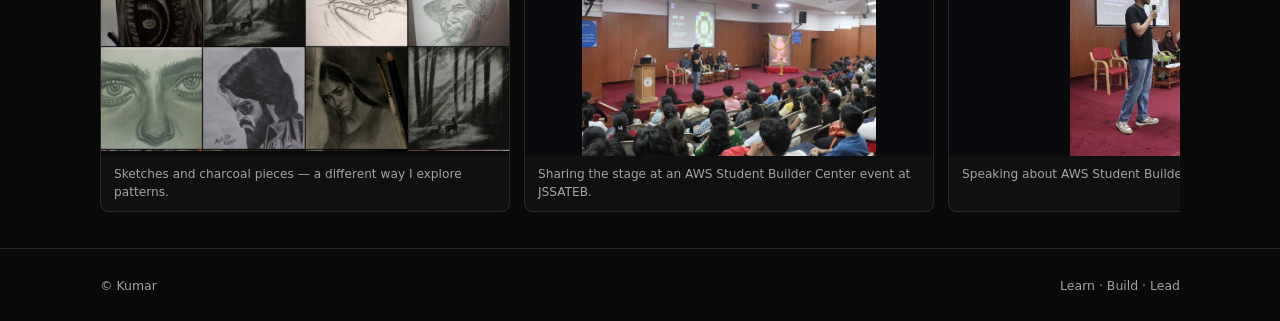
==== commit 8e34c044: "Add email contact link" ====
--- a/index.html
+++ b/index.html
@@ -101,6 +101,7 @@
             <a href="https://www.linkedin.com/in/kumar-r-shet-4712552a1/" target="_blank" rel="noopener noreferrer">LinkedIn <span aria-hidden="true">↗</span></a>
             <a href="https://huggingface.co/kumar2235" target="_blank" rel="noopener noreferrer">Hugging Face <span aria-hidden="true">↗</span></a>
             <a href="https://x.com/KumarShet192579" target="_blank" rel="noopener noreferrer">X <span aria-hidden="true">↗</span></a>
+            <a href="mailto:kumarrrshet701@gmail.com">Email <span aria-hidden="true">↗</span></a>
           </nav>
         </div>
       </section>
--- a/styles.css
+++ b/styles.css
@@ -397,7 +397,7 @@
 
 .connect-buttons {
   display: grid;
-  grid-template-columns: repeat(4, minmax(0, 1fr));
+  grid-template-columns: repeat(auto-fit, minmax(132px, 1fr));
   gap: 12px;
 }
 
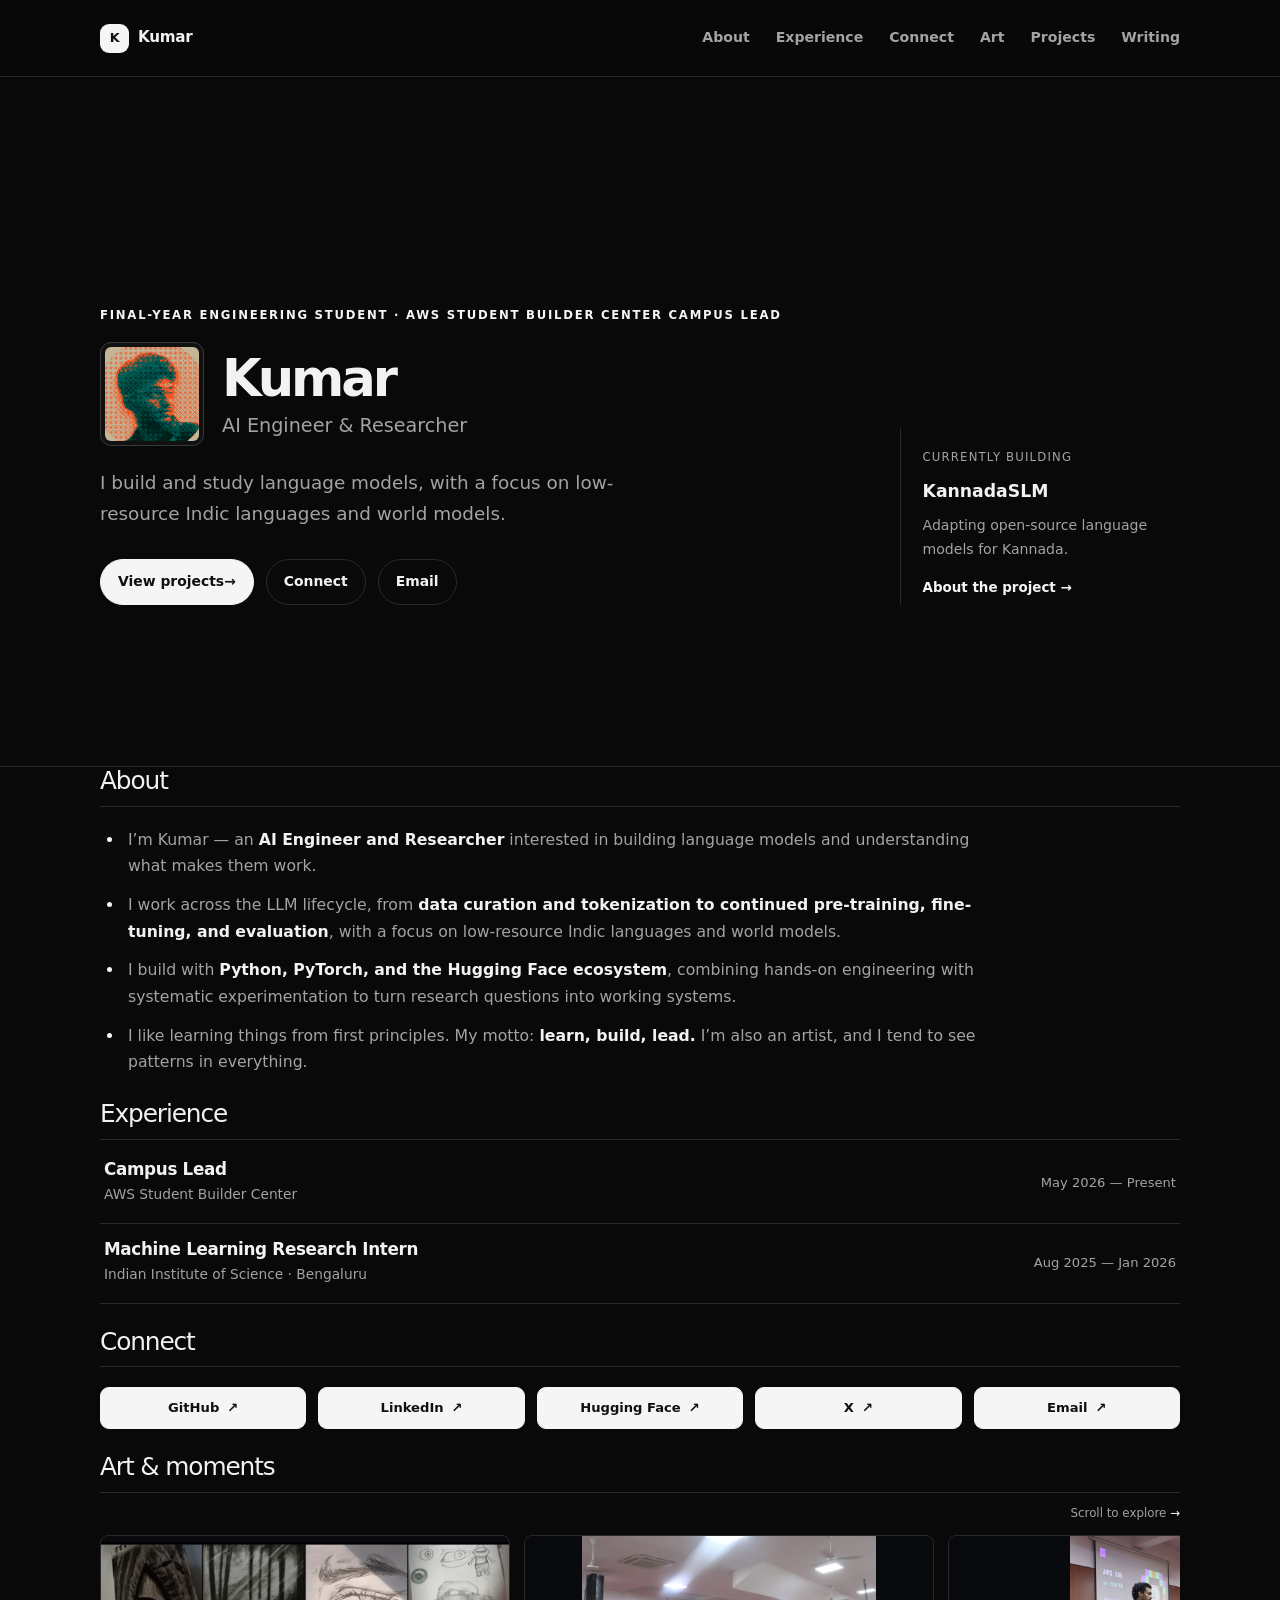
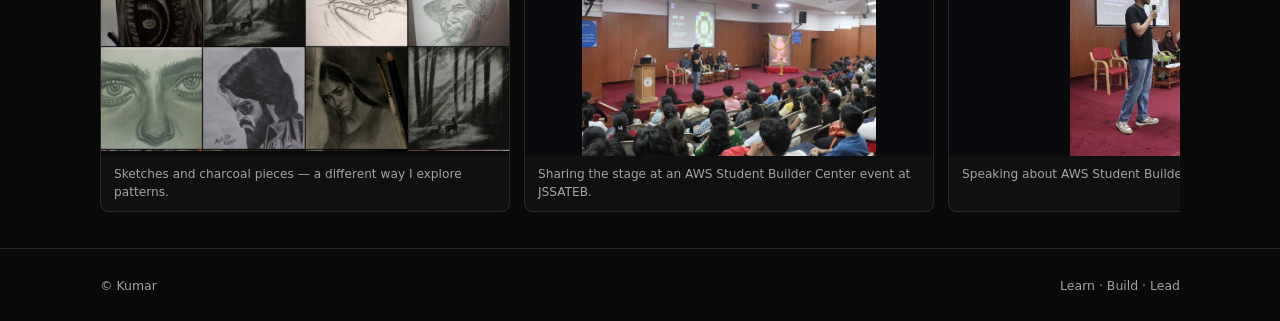
==== commit b56dd05a: "Update homepage email and project order" ====
--- a/index.html
+++ b/index.html
@@ -48,6 +48,7 @@
             <div class="hero-actions">
               <a class="button primary" href="projects.html">View projects <span aria-hidden="true">→</span></a>
               <a class="button secondary" href="#connect">Connect</a>
+              <a class="button secondary" href="mailto:kumarrrshet701@gmail.com">Email</a>
             </div>
           </div>
           <aside class="hero-note" aria-label="Current focus">
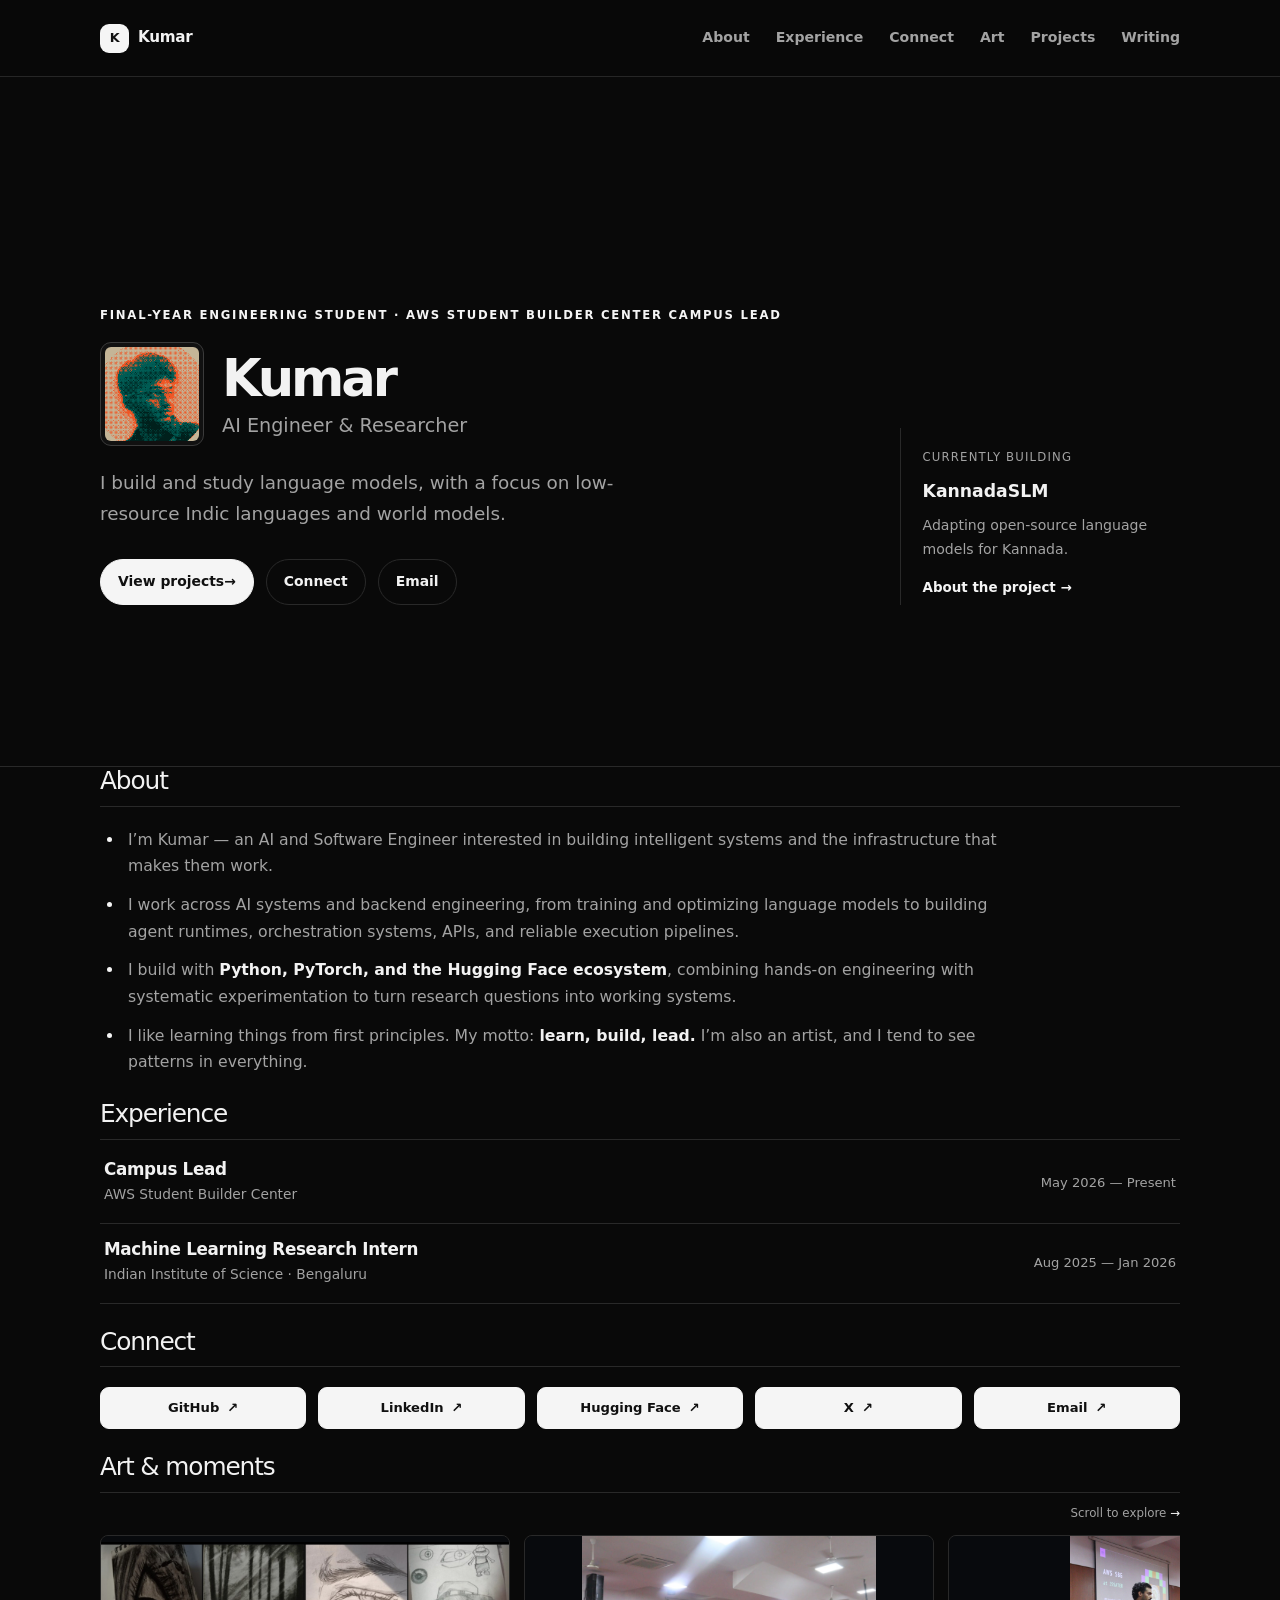
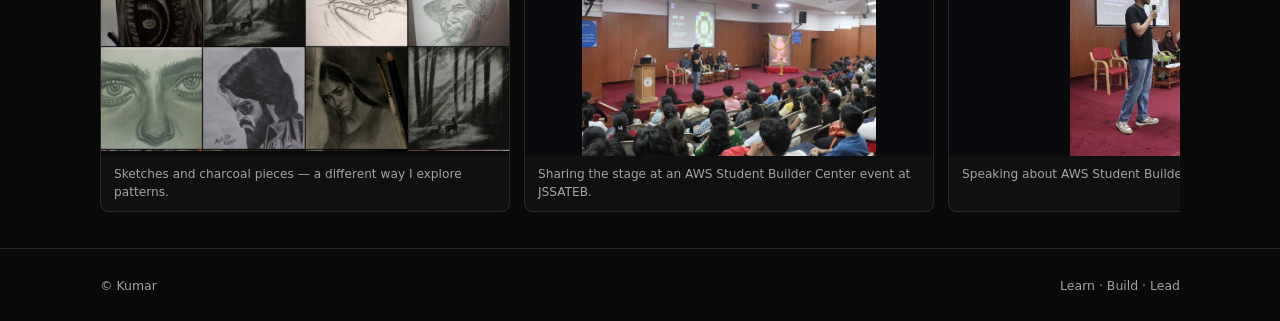
==== commit a3794bd8: "Update About section introduction" ====
--- a/index.html
+++ b/index.html
@@ -64,8 +64,8 @@
         <div class="container">
           <h2 class="profile-section-title">About</h2>
           <ul class="about-points">
-            <li>I’m Kumar — an <strong>AI Engineer and Researcher</strong> interested in building language models and understanding what makes them work.</li>
-            <li>I work across the LLM lifecycle, from <strong>data curation and tokenization to continued pre-training, fine-tuning, and evaluation</strong>, with a focus on low-resource Indic languages and world models.</li>
+            <li>I’m Kumar — an AI and Software Engineer interested in building intelligent systems and the infrastructure that makes them work.</li>
+            <li>I work across AI systems and backend engineering, from training and optimizing language models to building agent runtimes, orchestration systems, APIs, and reliable execution pipelines.</li>
             <li>I build with <strong>Python, PyTorch, and the Hugging Face ecosystem</strong>, combining hands-on engineering with systematic experimentation to turn research questions into working systems.</li>
             <li>I like learning things from first principles. My motto: <strong>learn, build, lead.</strong> I’m also an artist, and I tend to see patterns in everything.</li>
           </ul>
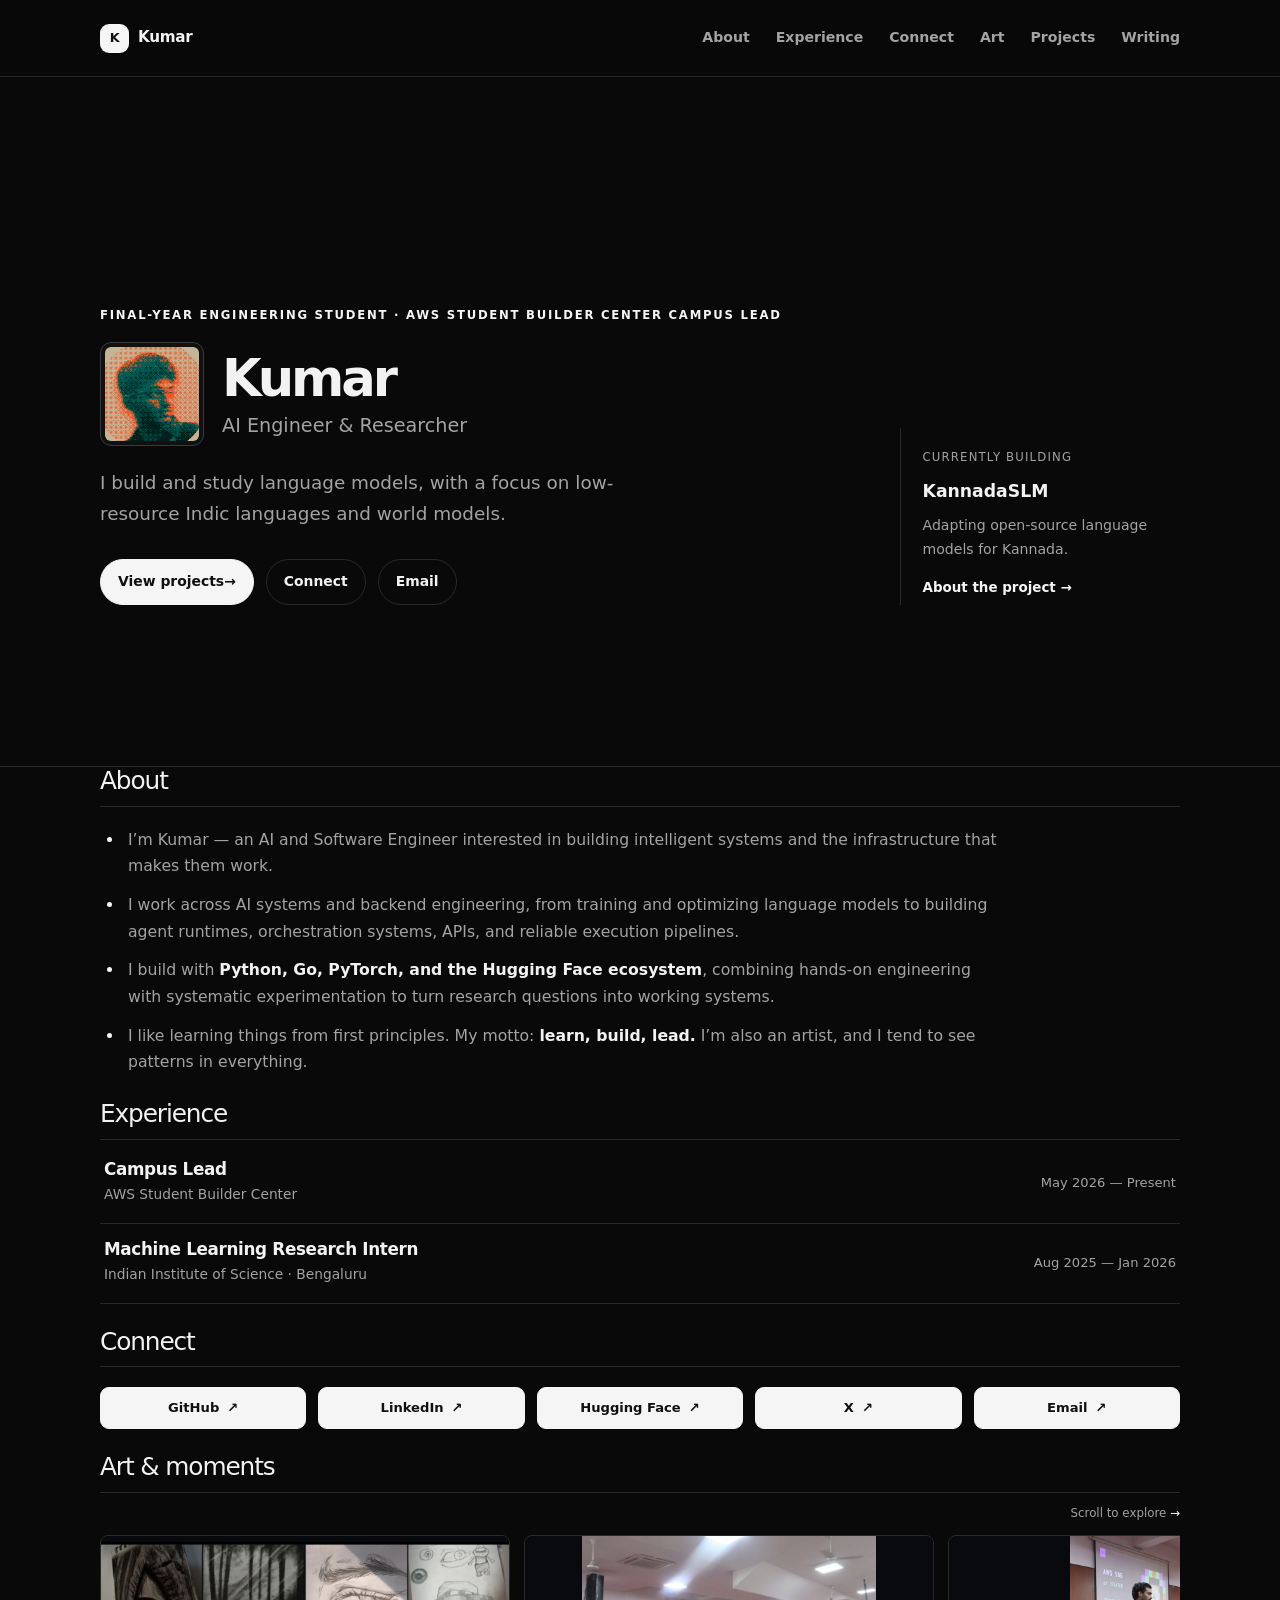
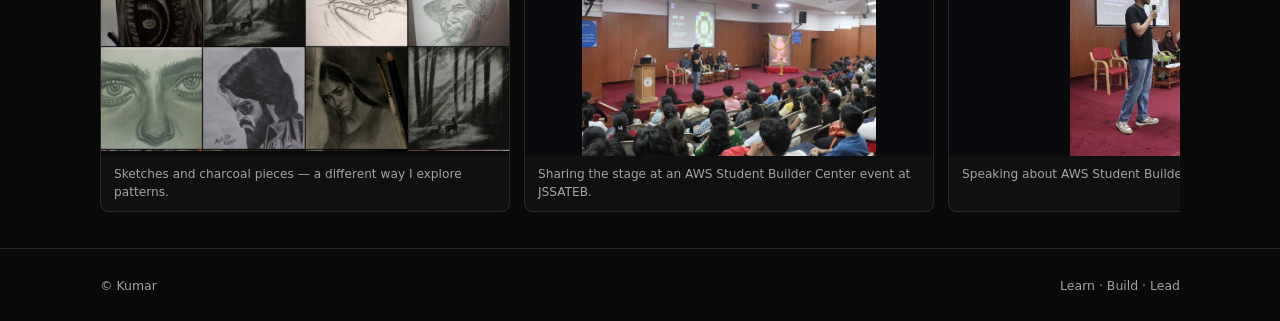
==== commit e000b380: "Add Go to skills introduction" ====
--- a/index.html
+++ b/index.html
@@ -66,7 +66,7 @@
           <ul class="about-points">
             <li>I’m Kumar — an AI and Software Engineer interested in building intelligent systems and the infrastructure that makes them work.</li>
             <li>I work across AI systems and backend engineering, from training and optimizing language models to building agent runtimes, orchestration systems, APIs, and reliable execution pipelines.</li>
-            <li>I build with <strong>Python, PyTorch, and the Hugging Face ecosystem</strong>, combining hands-on engineering with systematic experimentation to turn research questions into working systems.</li>
+            <li>I build with <strong>Python, Go, PyTorch, and the Hugging Face ecosystem</strong>, combining hands-on engineering with systematic experimentation to turn research questions into working systems.</li>
             <li>I like learning things from first principles. My motto: <strong>learn, build, lead.</strong> I’m also an artist, and I tend to see patterns in everything.</li>
           </ul>
         </div>
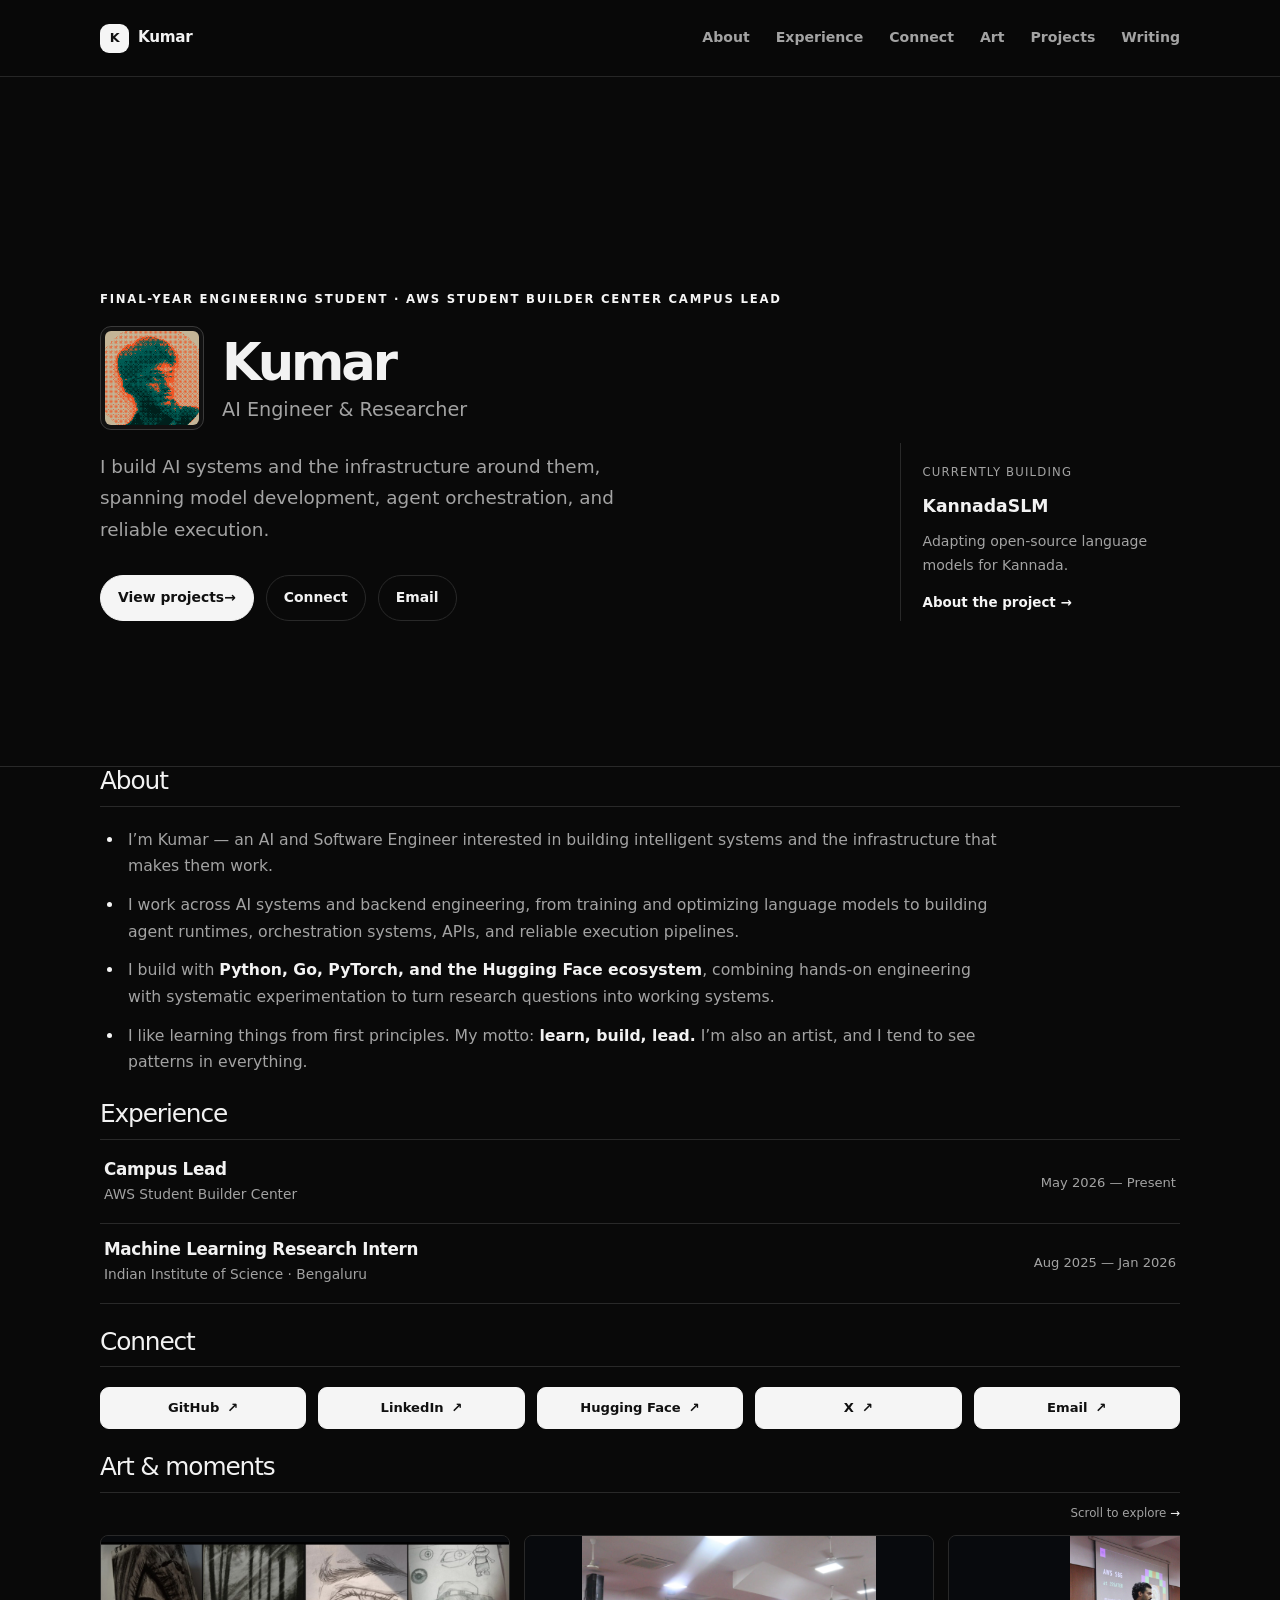
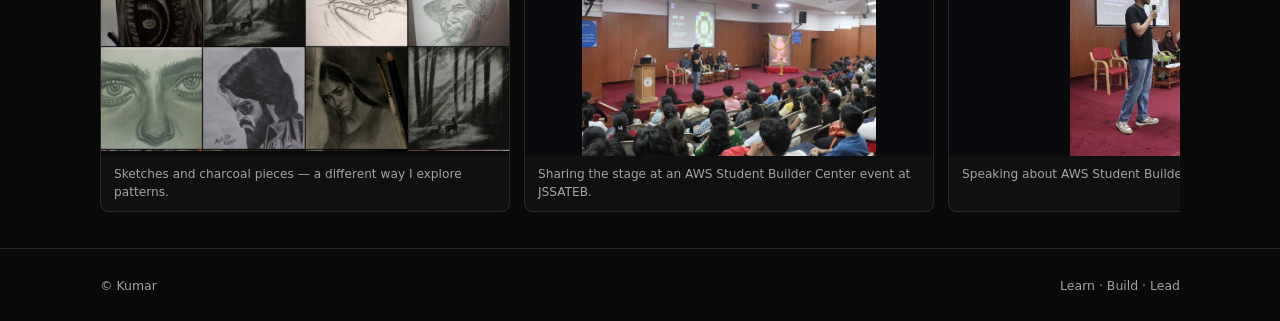
==== commit 94d9d8a6: "Update homepage intro" ====
--- a/index.html
+++ b/index.html
@@ -43,7 +43,7 @@
               </div>
             </div>
             <p class="intro">
-              I build and study language models, with a focus on low-resource Indic languages and world models.
+              I build AI systems and the infrastructure around them, spanning model development, agent orchestration, and reliable execution.
             </p>
             <div class="hero-actions">
               <a class="button primary" href="projects.html">View projects <span aria-hidden="true">→</span></a>
